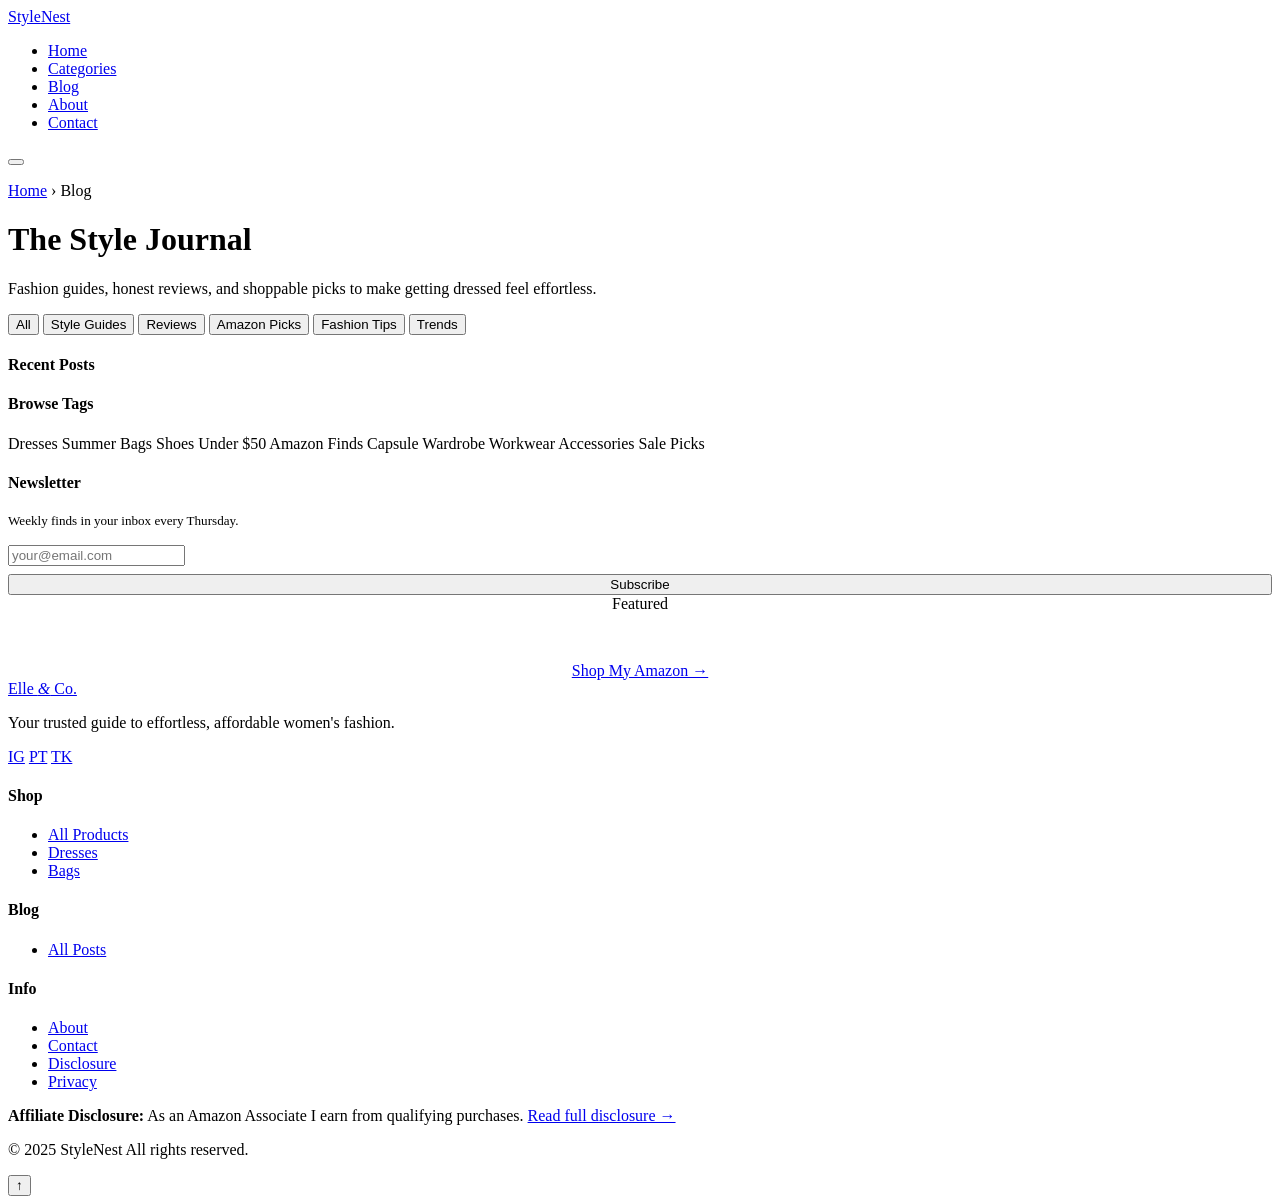
==== blog.html @ e0bdcfa0 "Add files via upload" ====
<!DOCTYPE html>
<html lang="en">
<head>
  <meta charset="UTF-8">
  <meta name="viewport" content="width=device-width, initial-scale=1.0">
  <title>Blog — Style Guides & Fashion Reviews | StyleNest</title>
  <meta name="description" content="Honest fashion reviews, curated style guides, and Amazon picks to help you dress with confidence and intention.">
  <link rel="canonical" href="https://yourdomain.com/blog.html">
  <link rel="preconnect" href="https://fonts.googleapis.com">
  <link rel="preconnect" href="https://fonts.gstatic.com" crossorigin>
  <link href="https://fonts.googleapis.com/css2?family=Cormorant+Garamond:ital,wght@0,300;0,400;0,600;1,300;1,400&family=Inter:wght@300;400;500;600&display=swap" rel="stylesheet">
  <link rel="stylesheet" href="css/style.css">
</head>
<body data-page="blog">

  <nav class="nav">
    <div class="container">
      <div class="nav__inner">
        <a class="nav__logo" href="index.html"><span>Style</span>Nest</a>
        <ul class="nav__links">
          <li><a href="index.html">Home</a></li>
          <li><a href="categories.html">Categories</a></li>
          <li><a href="blog.html">Blog</a></li>
          <li><a href="about.html">About</a></li>
          <li><a href="contact.html">Contact</a></li>
        </ul>
        <button class="nav__toggle" aria-label="Toggle menu" aria-expanded="false">
          <span></span><span></span><span></span>
        </button>
      </div>
    </div>
  </nav>

  <main>

    <div class="page-hero">
      <div class="container">
        <p class="page-hero__breadcrumb"><a href="index.html">Home</a> › Blog</p>
        <h1>The Style Journal</h1>
        <p>Fashion guides, honest reviews, and shoppable picks to make getting dressed feel effortless.</p>
      </div>
    </div>

    <section class="section">
      <div class="container">
        <div class="blog-layout">

          <!-- Main column -->
          <div>
            <div class="blog-filter" role="group" aria-label="Filter by category">
              <button class="filter-btn active" data-tag="all">All</button>
              <button class="filter-btn" data-tag="Style Guide">Style Guides</button>
              <button class="filter-btn" data-tag="Reviews">Reviews</button>
              <button class="filter-btn" data-tag="Amazon Picks">Amazon Picks</button>
              <button class="filter-btn" data-tag="Fashion Tips">Fashion Tips</button>
              <button class="filter-btn" data-tag="Trends">Trends</button>
            </div>
            <div class="blog__grid" id="all-blog-posts" aria-live="polite"></div>
          </div>

          <!-- Sidebar -->
          <aside class="sidebar">
            <div class="sidebar__block">
              <h4>Recent Posts</h4>
              <div class="sidebar__recent" id="sidebar-recent"></div>
            </div>

            <div class="sidebar__block">
              <h4>Browse Tags</h4>
              <div class="sidebar__tags">
                <span class="sidebar__tag">Dresses</span>
                <span class="sidebar__tag">Summer</span>
                <span class="sidebar__tag">Bags</span>
                <span class="sidebar__tag">Shoes</span>
                <span class="sidebar__tag">Under $50</span>
                <span class="sidebar__tag">Amazon Finds</span>
                <span class="sidebar__tag">Capsule Wardrobe</span>
                <span class="sidebar__tag">Workwear</span>
                <span class="sidebar__tag">Accessories</span>
                <span class="sidebar__tag">Sale Picks</span>
              </div>
            </div>

            <div class="sidebar__block">
              <h4>Newsletter</h4>
              <p style="font-size:0.82rem;margin-bottom:1rem;color:var(--text-mid)">Weekly finds in your inbox every Thursday.</p>
              <form class="newsletter__form" novalidate style="gap:0.5rem">
                <input class="newsletter__input" type="email" placeholder="your@email.com" required style="margin-bottom:0.5rem">
                <button type="submit" class="btn btn--primary" style="width:100%;justify-content:center">Subscribe</button>
              </form>
            </div>

            <div class="sidebar__block" style="background:var(--near-black);text-align:center">
              <span class="eyebrow" style="color:var(--accent);display:block;margin-bottom:0.75rem">Featured</span>
              <p style="font-size:0.82rem;color:rgba(255,255,255,0.5);margin-bottom:1.2rem">Shop my curated Amazon storefront — updated weekly.</p>
              <a href="https://www.amazon.com/shop/YOURHANDLE?tag=YOURTAG-20"
                 class="btn btn--ghost"
                 style="width:100%;justify-content:center"
                 target="_blank" rel="noopener nofollow">
                Shop My Amazon →
              </a>
            </div>
          </aside>
        </div>
      </div>
    </section>

  </main>

  <footer class="footer">
    <div class="container">
      <div class="footer__grid">
        <div class="footer__brand">
          <a class="nav__logo" href="index.html">Elle <em style="font-style:italic;color:var(--accent);font-weight:300">&</em> Co.</a>
          <p>Your trusted guide to effortless, affordable women's fashion.</p>
          <div class="footer__social">
            <a href="#" aria-label="Instagram">IG</a>
            <a href="#" aria-label="Pinterest">PT</a>
            <a href="#" aria-label="TikTok">TK</a>
          </div>
        </div>
        <div class="footer__col"><h4>Shop</h4><ul>
          <li><a href="categories.html">All Products</a></li>
          <li><a href="categories.html?cat=dresses">Dresses</a></li>
          <li><a href="categories.html?cat=bags">Bags</a></li>
        </ul></div>
        <div class="footer__col"><h4>Blog</h4><ul>
          <li><a href="blog.html">All Posts</a></li>
        </ul></div>
        <div class="footer__col"><h4>Info</h4><ul>
          <li><a href="about.html">About</a></li>
          <li><a href="contact.html">Contact</a></li>
          <li><a href="affiliate-disclosure.html">Disclosure</a></li>
          <li><a href="privacy-policy.html">Privacy</a></li>
        </ul></div>
      </div>
      <div class="footer__disclosure">
        <strong>Affiliate Disclosure:</strong> As an Amazon Associate I earn from qualifying purchases.
        <a href="affiliate-disclosure.html">Read full disclosure →</a>
      </div>
      <div class="footer__bottom">
        <p>© 2025 StyleNest All rights reserved.</p>
      </div>
    </div>
  </footer>

  <button class="scroll-top" aria-label="Scroll to top">↑</button>
  <script src="js/main.js"></script>
  <script>
    document.addEventListener('DOMContentLoaded', () => {
      const sidebar = document.getElementById('sidebar-recent');
      if (!sidebar) return;
      BLOG_POSTS.slice(0, 4).forEach(post => {
        const item = document.createElement('div');
        item.className = 'sidebar__recent-item';
        item.innerHTML = `
          <div class="sidebar__recent-img">${post.emoji}</div>
          <div>
            <a class="sidebar__recent-title" href="${post.url}">${post.title}</a>
            <p class="sidebar__recent-date">${post.date}</p>
          </div>`;
        sidebar.appendChild(item);
      });
    });
  </script>
</body>
</html>
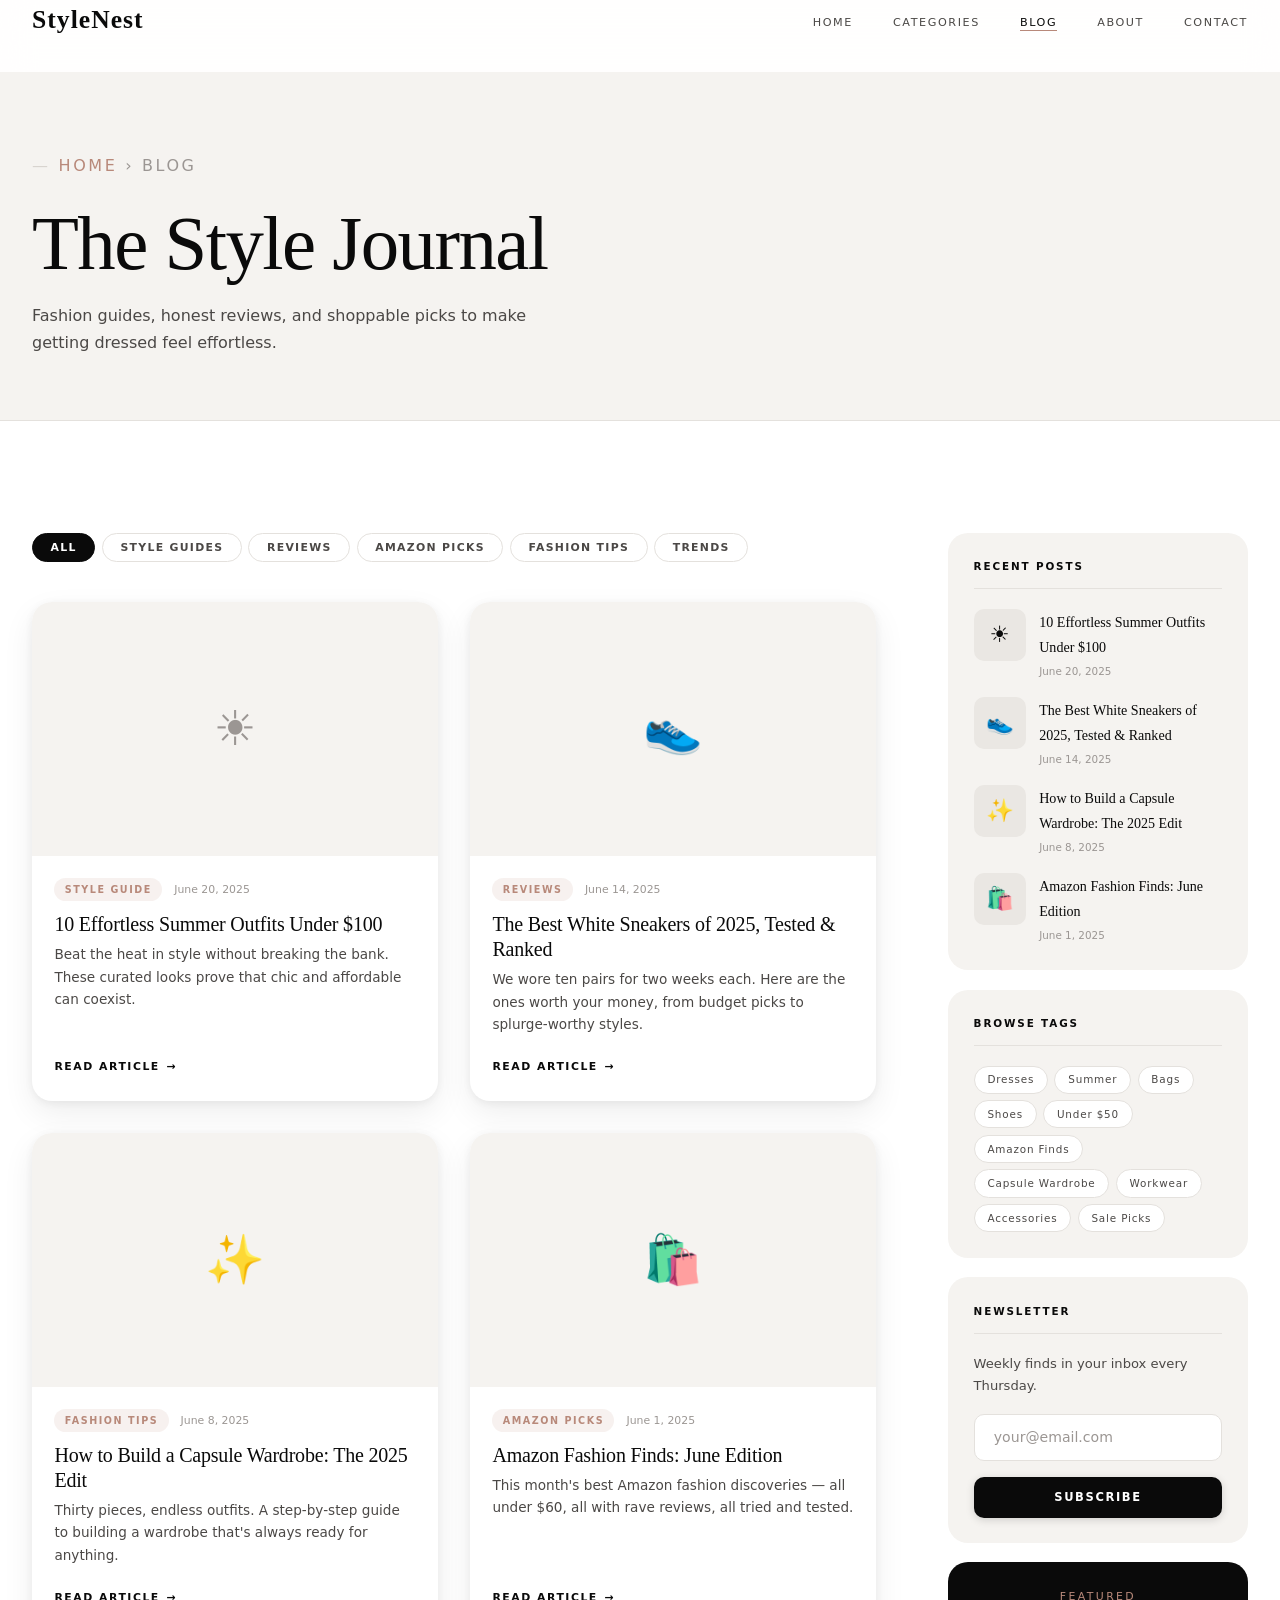
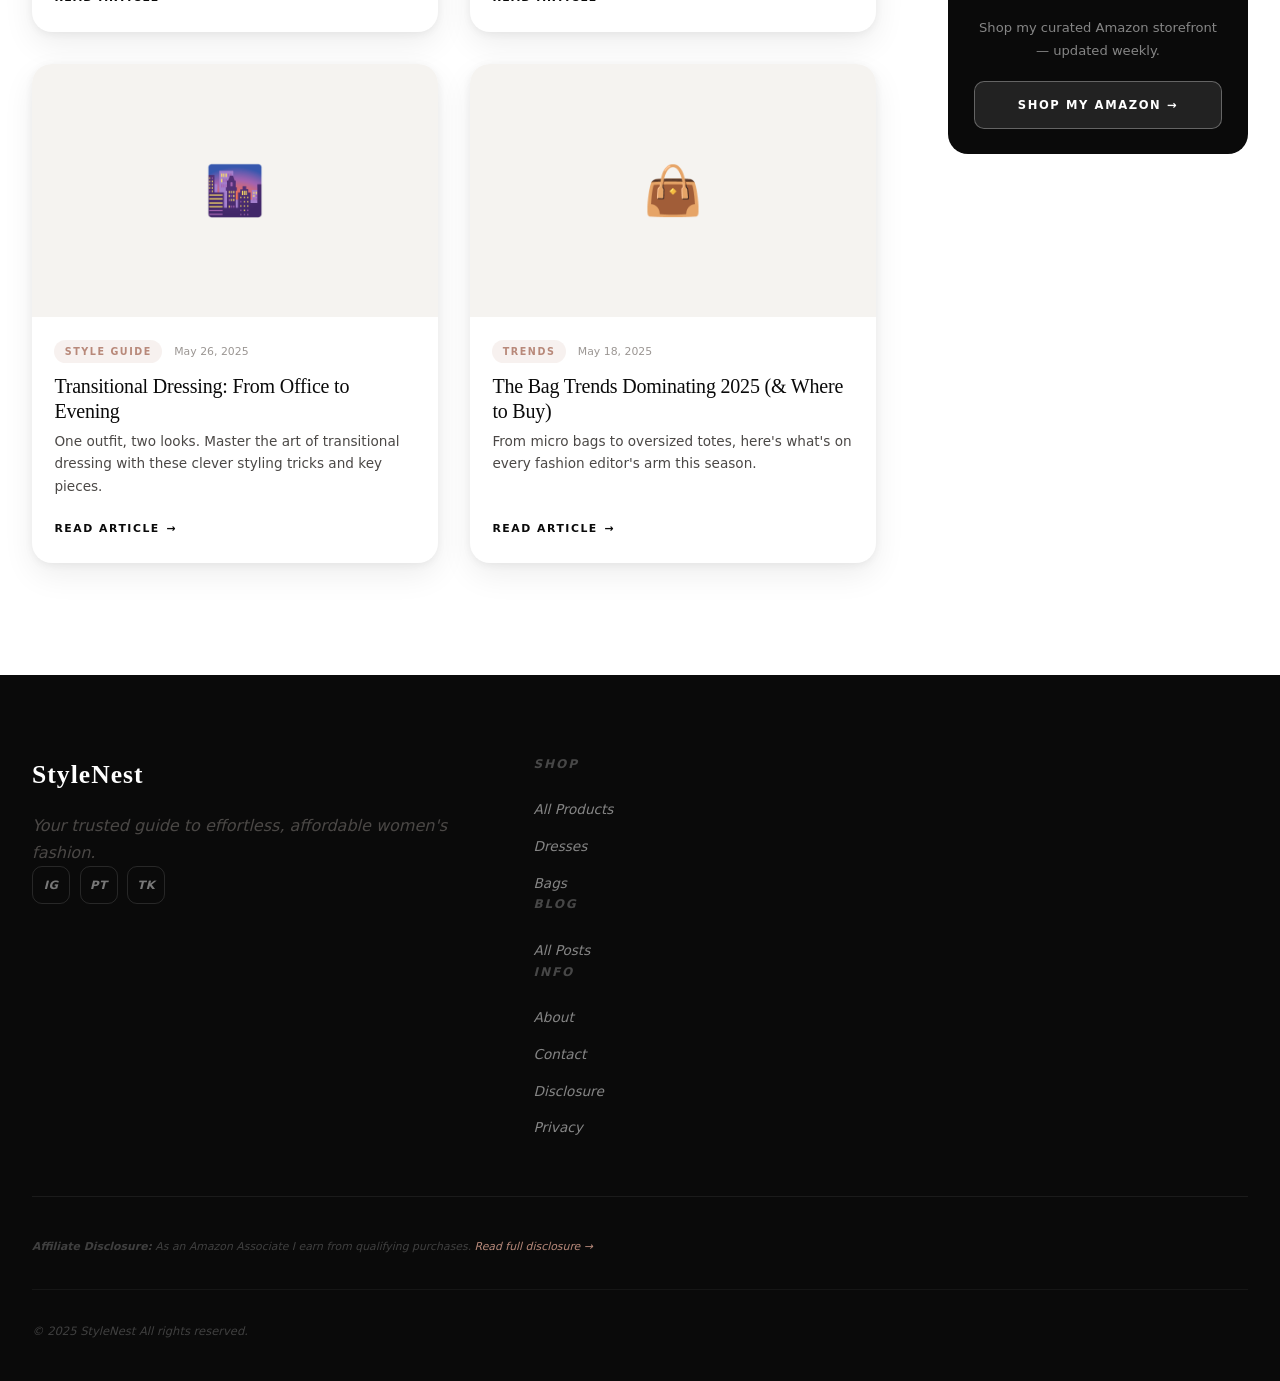
==== commit b909049f: "Add files via upload" ====
--- a/blog.html
+++ b/blog.html
@@ -111,7 +111,7 @@
     <div class="container">
       <div class="footer__grid">
         <div class="footer__brand">
-          <a class="nav__logo" href="index.html">Elle <em style="font-style:italic;color:var(--accent);font-weight:300">&</em> Co.</a>
+          <a class="nav__logo" href="index.html">StyleNest <em style="font-style:italic;color:var(--accent);font-weight:300"></a>
           <p>Your trusted guide to effortless, affordable women's fashion.</p>
           <div class="footer__social">
             <a href="#" aria-label="Instagram">IG</a>
--- a/css/style.css
+++ b/css/style.css
@@ -0,0 +1,1326 @@
+/* ============================================================
+   STYLE.CSS — Elle & Co. — Luxury Redesign
+   ============================================================
+   HOW TO EDIT:
+   - All brand colours are CSS variables at the top of :root.
+   - --accent is the single brand colour — change it to restyle.
+   - Fonts: Cormorant Garamond (display) + Inter (body)
+   ============================================================ */
+
+/* ── 1. DESIGN TOKENS ───────────────────────────────────────── */
+:root {
+  /* Palette */
+  --white:        #FFFFFF;
+  --near-black:   #0A0A0A;
+  --stone:        #F5F3F0;
+  --stone-mid:    #EAE7E3;
+  --stone-dark:   #D8D4CF;
+  --accent:       #B8897A;   /* single brand blush — edit to restyle */
+  --accent-light: #DEC4BC;
+  --text-primary: #0A0A0A;
+  --text-mid:     #4B4846;
+  --text-soft:    #9B9693;
+  --border:       #E4E1DD;
+
+  /* Type */
+  --font-display: 'Cormorant Garamond', 'Didot', 'Bodoni MT', Georgia, serif;
+  --font-body:    'Inter', system-ui, -apple-system, sans-serif;
+
+  /* Layout */
+  --max-w:     1280px;
+  --nav-h:     72px;
+  --radius-sm: 10px;
+  --radius-md: 20px;
+  --radius-lg: 28px;
+
+  /* Shadows */
+  --shadow-card:  0 2px 8px rgba(0,0,0,0.06), 0 12px 32px rgba(0,0,0,0.07);
+  --shadow-hover: 0 4px 16px rgba(0,0,0,0.08), 0 24px 56px rgba(0,0,0,0.13);
+
+  /* Easing */
+  --ease-out: cubic-bezier(0.16, 1, 0.3, 1);
+  --ease-in-out: cubic-bezier(0.4, 0, 0.2, 1);
+}
+
+/* ── 2. RESET ───────────────────────────────────────────────── */
+*, *::before, *::after { box-sizing: border-box; margin: 0; padding: 0; }
+html { scroll-behavior: smooth; font-size: 16px; }
+body {
+  font-family: var(--font-body);
+  background: var(--white);
+  color: var(--text-primary);
+  line-height: 1.6;
+  -webkit-font-smoothing: antialiased;
+  -moz-osx-font-smoothing: grayscale;
+  overflow-x: hidden;
+}
+img { display: block; max-width: 100%; height: auto; }
+a   { color: inherit; text-decoration: none; }
+ul  { list-style: none; }
+button { cursor: pointer; border: none; background: none; font-family: inherit; }
+
+/* ── 3. TYPOGRAPHY ──────────────────────────────────────────── */
+h1, h2, h3 {
+  font-family: var(--font-display);
+  font-weight: 400; /* Cormorant is beautiful at regular weight */
+  line-height: 1.08;
+  letter-spacing: -0.02em;
+}
+h1 { font-size: clamp(3rem, 8vw, 6.5rem); }
+h2 { font-size: clamp(2rem, 4.5vw, 3.8rem); }
+h3 { font-size: clamp(1.3rem, 2.5vw, 1.9rem); }
+h4 {
+  font-family: var(--font-body);
+  font-size: 0.75rem;
+  font-weight: 600;
+  letter-spacing: 0.16em;
+  text-transform: uppercase;
+}
+p { color: var(--text-mid); line-height: 1.7; }
+
+.eyebrow {
+  font-family: var(--font-body);
+  font-size: 0.68rem;
+  font-weight: 500;
+  letter-spacing: 0.22em;
+  text-transform: uppercase;
+  color: var(--text-soft);
+}
+
+/* ── 4. UTILITIES ───────────────────────────────────────────── */
+.container { max-width: var(--max-w); margin: 0 auto; padding: 0 2rem; }
+.section    { padding: 7rem 0; }
+.section--stone { background: var(--stone); }
+.section--dark  { background: var(--near-black); color: var(--white); }
+.text-center { text-align: center; }
+
+/* Section header */
+.section-header { margin-bottom: 3.5rem; }
+.section-header .eyebrow { margin-bottom: 1rem; display: block; }
+.section-header h2 { margin-bottom: 1rem; }
+.section-header p  { max-width: 440px; font-size: 0.95rem; }
+.section-header.text-center p { margin: 0 auto; }
+
+/* Divider line accent */
+.section-header__line {
+  display: block;
+  width: 40px;
+  height: 1px;
+  background: var(--accent);
+  margin: 1.2rem 0 0;
+}
+.section-header.text-center .section-header__line {
+  margin: 1.2rem auto 0;
+}
+
+/* ── 5. BUTTONS ─────────────────────────────────────────────── */
+.btn {
+  display: inline-flex;
+  align-items: center;
+  gap: 0.5rem;
+  padding: 0.85rem 2rem;
+  font-family: var(--font-body);
+  font-size: 0.72rem;
+  font-weight: 600;
+  letter-spacing: 0.14em;
+  text-transform: uppercase;
+  border-radius: var(--radius-sm);
+  transition: transform 0.22s var(--ease-out),
+              background 0.22s,
+              color 0.22s,
+              box-shadow 0.22s,
+              border-color 0.22s;
+  cursor: pointer;
+  white-space: nowrap;
+}
+.btn:hover { transform: translateY(-2px); }
+.btn:active { transform: translateY(0); }
+
+.btn--primary {
+  background: var(--near-black);
+  color: var(--white);
+  box-shadow: 0 2px 8px rgba(0,0,0,0.15);
+}
+.btn--primary:hover {
+  background: var(--accent);
+  box-shadow: 0 6px 20px rgba(184,137,122,0.35);
+}
+
+.btn--outline {
+  background: transparent;
+  color: var(--near-black);
+  border: 1.5px solid var(--near-black);
+}
+.btn--outline:hover {
+  background: var(--near-black);
+  color: var(--white);
+}
+
+.btn--ghost {
+  background: rgba(255,255,255,0.1);
+  color: var(--white);
+  border: 1.5px solid rgba(255,255,255,0.3);
+  backdrop-filter: blur(8px);
+}
+.btn--ghost:hover {
+  background: var(--white);
+  color: var(--near-black);
+  border-color: var(--white);
+}
+
+.btn--amazon {
+  width: 100%;
+  justify-content: center;
+  background: var(--near-black);
+  color: var(--white);
+  padding: 0.8rem 1.2rem;
+  font-size: 0.68rem;
+  border-radius: var(--radius-sm);
+}
+.btn--amazon:hover {
+  background: var(--accent);
+  box-shadow: 0 4px 16px rgba(184,137,122,0.3);
+}
+
+/* ── 6. NAVIGATION ──────────────────────────────────────────── */
+.nav {
+  position: fixed;
+  inset: 0 0 auto 0;
+  z-index: 200;
+  height: var(--nav-h);
+  background: rgba(255,255,255,0.92);
+  backdrop-filter: blur(16px) saturate(180%);
+  -webkit-backdrop-filter: blur(16px) saturate(180%);
+  border-bottom: 1px solid transparent;
+  transition: border-color 0.3s, background 0.3s;
+}
+.nav.scrolled {
+  border-bottom-color: var(--border);
+  background: rgba(255,255,255,0.98);
+}
+.nav__inner {
+  display: flex;
+  align-items: center;
+  justify-content: space-between;
+  height: 100%;
+}
+
+/* Logo */
+.nav__logo {
+  font-family: var(--font-display);
+  font-size: 1.6rem;
+  font-weight: 600;
+  letter-spacing: 0.04em;
+  color: var(--near-black);
+  flex-shrink: 0;
+}
+.nav__logo em {
+  font-style: italic;
+  font-weight: 300;
+  color: var(--accent);
+}
+
+/* Links */
+.nav__links {
+  display: flex;
+  align-items: center;
+  gap: 2.5rem;
+}
+.nav__links a {
+  font-size: 0.7rem;
+  font-weight: 500;
+  letter-spacing: 0.14em;
+  text-transform: uppercase;
+  color: var(--text-mid);
+  position: relative;
+  padding-bottom: 2px;
+  transition: color 0.2s;
+}
+.nav__links a::after {
+  content: '';
+  position: absolute;
+  bottom: 0; left: 0;
+  width: 100%; height: 1px;
+  background: var(--accent);
+  transform: scaleX(0);
+  transform-origin: left;
+  transition: transform 0.3s var(--ease-out);
+}
+.nav__links a:hover,
+.nav__links a.active { color: var(--near-black); }
+.nav__links a:hover::after,
+.nav__links a.active::after { transform: scaleX(1); }
+
+/* Hamburger */
+.nav__toggle {
+  display: none;
+  flex-direction: column;
+  justify-content: center;
+  gap: 5px;
+  width: 36px; height: 36px;
+}
+.nav__toggle span {
+  display: block;
+  height: 1.5px;
+  background: var(--near-black);
+  transition: transform 0.3s var(--ease-in-out), opacity 0.3s, width 0.3s;
+}
+.nav__toggle span:nth-child(1) { width: 24px; }
+.nav__toggle span:nth-child(2) { width: 16px; }
+.nav__toggle span:nth-child(3) { width: 20px; }
+.nav__toggle:hover span { width: 24px; }
+
+@media (max-width: 768px) {
+  .nav__toggle { display: flex; }
+  .nav__links {
+    position: fixed;
+    inset: var(--nav-h) 0 0 0;
+    background: var(--white);
+    flex-direction: column;
+    justify-content: center;
+    align-items: center;
+    gap: 2.8rem;
+    transform: translateX(100%);
+    transition: transform 0.4s var(--ease-out);
+    z-index: 199;
+  }
+  .nav__links.open { transform: translateX(0); }
+  .nav__links a {
+    font-size: 0.9rem;
+    letter-spacing: 0.2em;
+  }
+}
+
+/* ── 7. HERO ─────────────────────────────────────────────────── */
+/* Signature treatment: full viewport, image right,
+   oversized type with italic weight contrast */
+.hero {
+  position: relative;
+  min-height: 100svh;
+  padding-top: var(--nav-h);
+  display: grid;
+  grid-template-columns: 52% 48%;
+  overflow: hidden;
+  background: var(--stone);
+}
+
+.hero__text-col {
+  display: flex;
+  flex-direction: column;
+  justify-content: flex-end;
+  padding: 5rem 3.5rem 5rem 2rem;
+  position: relative;
+  z-index: 2;
+}
+.hero__season {
+  font-family: var(--font-body);
+  font-size: 0.65rem;
+  font-weight: 500;
+  letter-spacing: 0.28em;
+  text-transform: uppercase;
+  color: var(--text-soft);
+  margin-bottom: 2rem;
+  display: flex;
+  align-items: center;
+  gap: 0.8rem;
+}
+.hero__season::before {
+  content: '';
+  display: block;
+  width: 28px; height: 1px;
+  background: var(--accent);
+  flex-shrink: 0;
+}
+
+.hero__headline {
+  font-family: var(--font-display);
+  font-size: clamp(3.2rem, 7vw, 6.8rem);
+  font-weight: 300;
+  line-height: 1.0;
+  letter-spacing: -0.03em;
+  color: var(--near-black);
+  margin-bottom: 2.5rem;
+}
+.hero__headline em {
+  font-style: italic;
+  font-weight: 300;
+  color: var(--accent);
+}
+
+.hero__sub {
+  font-size: 0.92rem;
+  color: var(--text-mid);
+  max-width: 360px;
+  line-height: 1.75;
+  margin-bottom: 2.5rem;
+}
+
+.hero__actions { display: flex; gap: 0.85rem; flex-wrap: wrap; }
+
+/* Right column — image panel */
+.hero__visual-col {
+  position: relative;
+  background: var(--stone-mid);
+  overflow: hidden;
+}
+.hero__img {
+  width: 100%; height: 100%;
+  object-fit: cover;
+  display: block;
+}
+.hero__placeholder {
+  width: 100%; height: 100%;
+  min-height: 100%;
+  display: flex;
+  flex-direction: column;
+  align-items: center;
+  justify-content: center;
+  gap: 1rem;
+  background: linear-gradient(160deg, var(--accent-light) 0%, var(--stone-mid) 50%, var(--stone-dark) 100%);
+  color: var(--text-soft);
+  text-align: center;
+  padding: 2rem;
+  font-size: 0.82rem;
+  letter-spacing: 0.08em;
+}
+.hero__placeholder-icon {
+  font-size: 4rem;
+  opacity: 0.5;
+}
+
+/* Floating stat chip */
+.hero__chip {
+  position: absolute;
+  bottom: 2.5rem;
+  left: 2rem;
+  background: var(--white);
+  border-radius: var(--radius-md);
+  padding: 1rem 1.4rem;
+  display: flex;
+  align-items: center;
+  gap: 1rem;
+  box-shadow: var(--shadow-card);
+}
+.hero__chip-num {
+  font-family: var(--font-display);
+  font-size: 1.6rem;
+  font-weight: 600;
+  color: var(--near-black);
+  line-height: 1;
+}
+.hero__chip-label {
+  font-size: 0.68rem;
+  font-weight: 500;
+  letter-spacing: 0.08em;
+  color: var(--text-soft);
+  text-transform: uppercase;
+  line-height: 1.4;
+  max-width: 80px;
+}
+
+/* Hero load animation */
+@keyframes heroFadeUp {
+  from { opacity: 0; transform: translateY(28px); }
+  to   { opacity: 1; transform: translateY(0); }
+}
+.hero__season    { animation: heroFadeUp 0.7s var(--ease-out) 0.1s both; }
+.hero__headline  { animation: heroFadeUp 0.8s var(--ease-out) 0.22s both; }
+.hero__sub       { animation: heroFadeUp 0.8s var(--ease-out) 0.35s both; }
+.hero__actions   { animation: heroFadeUp 0.8s var(--ease-out) 0.46s both; }
+.hero__chip      { animation: heroFadeUp 0.7s var(--ease-out) 0.6s both; }
+
+@media (prefers-reduced-motion: reduce) {
+  .hero__season, .hero__headline, .hero__sub,
+  .hero__actions, .hero__chip { animation: none; }
+}
+
+@media (max-width: 900px) {
+  .hero {
+    grid-template-columns: 1fr;
+    min-height: auto;
+  }
+  .hero__visual-col { min-height: 65vw; order: -1; }
+  .hero__text-col {
+    padding: 2.5rem 1.5rem 3.5rem;
+    justify-content: flex-start;
+  }
+  .hero__headline { font-size: clamp(2.8rem, 10vw, 4.5rem); }
+}
+
+/* ── 8. MARQUEE ─────────────────────────────────────────────── */
+.marquee-strip {
+  background: var(--near-black);
+  padding: 0.85rem 0;
+  overflow: hidden;
+}
+.marquee-track {
+  display: flex;
+  gap: 0;
+  animation: marquee 28s linear infinite;
+  width: max-content;
+}
+.marquee-track span {
+  font-size: 0.65rem;
+  font-weight: 500;
+  letter-spacing: 0.22em;
+  text-transform: uppercase;
+  color: rgba(255,255,255,0.55);
+  padding: 0 1.8rem;
+  white-space: nowrap;
+}
+.marquee-track span.dot {
+  color: var(--accent);
+  padding: 0;
+  letter-spacing: 0;
+}
+@keyframes marquee {
+  from { transform: translateX(0); }
+  to   { transform: translateX(-50%); }
+}
+@media (prefers-reduced-motion: reduce) { .marquee-track { animation: none; } }
+
+/* ── 9. CATEGORIES GRID ─────────────────────────────────────── */
+.categories__grid {
+  display: grid;
+  grid-template-columns: repeat(4, 1fr);
+  gap: 1rem;
+}
+.cat-card {
+  position: relative;
+  overflow: hidden;
+  border-radius: var(--radius-md);
+  background: var(--stone-mid);
+  aspect-ratio: 2/3;
+  cursor: pointer;
+  display: block;
+}
+.cat-card__placeholder {
+  width: 100%; height: 100%;
+  display: flex;
+  align-items: center;
+  justify-content: center;
+  font-size: 3.5rem;
+  transition: transform 0.6s var(--ease-out);
+}
+.cat-card__img {
+  width: 100%; height: 100%;
+  object-fit: cover;
+  transition: transform 0.6s var(--ease-out);
+}
+.cat-card:hover .cat-card__img,
+.cat-card:hover .cat-card__placeholder { transform: scale(1.05); }
+
+.cat-card__overlay {
+  position: absolute;
+  inset: 0;
+  background: linear-gradient(to top,
+    rgba(10,10,10,0.78) 0%,
+    rgba(10,10,10,0.1) 55%,
+    transparent 100%);
+  display: flex;
+  align-items: flex-end;
+  padding: 1.6rem;
+  transition: background 0.4s;
+}
+.cat-card:hover .cat-card__overlay {
+  background: linear-gradient(to top,
+    rgba(10,10,10,0.88) 0%,
+    rgba(10,10,10,0.2) 60%,
+    transparent 100%);
+}
+.cat-card__label {
+  font-family: var(--font-display);
+  font-size: 1.4rem;
+  font-weight: 400;
+  color: var(--white);
+  display: block;
+  letter-spacing: -0.01em;
+}
+.cat-card__count {
+  display: block;
+  font-size: 0.65rem;
+  font-weight: 500;
+  letter-spacing: 0.14em;
+  text-transform: uppercase;
+  color: rgba(255,255,255,0.55);
+  margin-top: 0.25rem;
+}
+/* Arrow that appears on hover */
+.cat-card__arrow {
+  position: absolute;
+  top: 1.2rem; right: 1.2rem;
+  width: 36px; height: 36px;
+  background: var(--white);
+  border-radius: 50%;
+  display: flex;
+  align-items: center;
+  justify-content: center;
+  font-size: 0.8rem;
+  opacity: 0;
+  transform: scale(0.7) rotate(-45deg);
+  transition: opacity 0.3s var(--ease-out), transform 0.3s var(--ease-out);
+}
+.cat-card:hover .cat-card__arrow {
+  opacity: 1;
+  transform: scale(1) rotate(0deg);
+}
+
+@media (max-width: 768px) {
+  .categories__grid { grid-template-columns: repeat(2, 1fr); gap: 0.75rem; }
+}
+
+/* ── 10. PRODUCT CARDS ──────────────────────────────────────── */
+.products__grid {
+  display: grid;
+  grid-template-columns: repeat(auto-fill, minmax(250px, 1fr));
+  gap: 1.5rem;
+}
+.product-card {
+  background: var(--white);
+  border-radius: var(--radius-md);
+  overflow: hidden;
+  display: flex;
+  flex-direction: column;
+  box-shadow: var(--shadow-card);
+  transition: box-shadow 0.35s var(--ease-out), transform 0.35s var(--ease-out);
+}
+.product-card:hover {
+  box-shadow: var(--shadow-hover);
+  transform: translateY(-6px);
+}
+
+.product-card__img-wrap {
+  position: relative;
+  background: var(--stone);
+  aspect-ratio: 3/4;
+  overflow: hidden;
+}
+.product-card__img {
+  width: 100%; height: 100%;
+  object-fit: cover;
+  transition: transform 0.55s var(--ease-out);
+}
+.product-card:hover .product-card__img { transform: scale(1.06); }
+
+.product-card__img-placeholder {
+  width: 100%; height: 100%;
+  display: flex;
+  flex-direction: column;
+  align-items: center;
+  justify-content: center;
+  gap: 0.5rem;
+  color: var(--text-soft);
+  font-size: 2.8rem;
+  transition: transform 0.55s var(--ease-out);
+}
+.product-card:hover .product-card__img-placeholder { transform: scale(1.04); }
+
+.product-card__img-placeholder span {
+  font-family: var(--font-body);
+  font-size: 0.62rem;
+  letter-spacing: 0.14em;
+  text-transform: uppercase;
+  color: var(--text-soft);
+}
+
+/* Badge */
+.product-card__badge {
+  position: absolute;
+  top: 1rem; left: 1rem;
+  background: var(--near-black);
+  color: var(--white);
+  font-size: 0.6rem;
+  font-weight: 600;
+  letter-spacing: 0.14em;
+  text-transform: uppercase;
+  padding: 0.3rem 0.7rem;
+  border-radius: 4px;
+}
+/* Wishlist pill — appears on hover */
+.product-card__wish {
+  position: absolute;
+  top: 1rem; right: 1rem;
+  width: 34px; height: 34px;
+  background: var(--white);
+  border-radius: 50%;
+  display: flex;
+  align-items: center;
+  justify-content: center;
+  font-size: 0.9rem;
+  box-shadow: 0 2px 8px rgba(0,0,0,0.1);
+  opacity: 0;
+  transform: translateY(-4px);
+  transition: opacity 0.25s, transform 0.25s;
+  cursor: pointer;
+}
+.product-card:hover .product-card__wish { opacity: 1; transform: translateY(0); }
+
+/* Body */
+.product-card__body {
+  padding: 1.2rem 1.2rem 1.4rem;
+  display: flex;
+  flex-direction: column;
+  gap: 0.35rem;
+  flex: 1;
+}
+.product-card__brand {
+  font-size: 0.62rem;
+  font-weight: 600;
+  letter-spacing: 0.18em;
+  text-transform: uppercase;
+  color: var(--text-soft);
+}
+.product-card__title {
+  font-family: var(--font-display);
+  font-size: 1.05rem;
+  font-weight: 400;
+  line-height: 1.3;
+  color: var(--text-primary);
+  letter-spacing: -0.01em;
+}
+.product-card__stars {
+  font-size: 0.78rem;
+  color: var(--accent);
+  letter-spacing: 0.04em;
+}
+.product-card__rating-count {
+  font-size: 0.65rem;
+  color: var(--text-soft);
+  margin-left: 0.3rem;
+  font-weight: 500;
+}
+.product-card__price-row {
+  display: flex;
+  align-items: baseline;
+  gap: 0.5rem;
+  margin-top: 0.2rem;
+}
+.product-card__price {
+  font-family: var(--font-display);
+  font-size: 1.15rem;
+  font-weight: 600;
+  color: var(--text-primary);
+  letter-spacing: -0.01em;
+}
+.product-card__original {
+  font-size: 0.82rem;
+  color: var(--text-soft);
+  text-decoration: line-through;
+}
+.product-card__cta { margin-top: auto; padding-top: 0.9rem; }
+
+/* ── 11. BLOG CARDS ─────────────────────────────────────────── */
+.blog__grid {
+  display: grid;
+  grid-template-columns: repeat(auto-fill, minmax(300px, 1fr));
+  gap: 2rem;
+}
+.blog-card {
+  display: flex;
+  flex-direction: column;
+  border-radius: var(--radius-md);
+  overflow: hidden;
+  background: var(--white);
+  box-shadow: var(--shadow-card);
+  transition: transform 0.35s var(--ease-out), box-shadow 0.35s var(--ease-out);
+}
+.blog-card:hover {
+  transform: translateY(-5px);
+  box-shadow: var(--shadow-hover);
+}
+.blog-card__img-wrap {
+  aspect-ratio: 16/10;
+  overflow: hidden;
+  background: var(--stone);
+  flex-shrink: 0;
+}
+.blog-card__img {
+  width: 100%; height: 100%;
+  object-fit: cover;
+  transition: transform 0.55s var(--ease-out);
+}
+.blog-card:hover .blog-card__img { transform: scale(1.05); }
+.blog-card__img-placeholder {
+  width: 100%; height: 100%;
+  display: flex;
+  align-items: center;
+  justify-content: center;
+  font-size: 3rem;
+  color: var(--text-soft);
+  transition: transform 0.55s var(--ease-out);
+}
+.blog-card:hover .blog-card__img-placeholder { transform: scale(1.04); }
+
+.blog-card__body { padding: 1.4rem 1.4rem 1.6rem; display: flex; flex-direction: column; gap: 0.4rem; flex: 1; }
+.blog-card__meta { display: flex; align-items: center; gap: 0.75rem; margin-bottom: 0.25rem; }
+.blog-card__tag {
+  font-size: 0.6rem;
+  font-weight: 600;
+  letter-spacing: 0.16em;
+  text-transform: uppercase;
+  color: var(--accent);
+  background: color-mix(in srgb, var(--accent) 12%, transparent);
+  padding: 0.25rem 0.65rem;
+  border-radius: 100px;
+}
+.blog-card__date { font-size: 0.68rem; color: var(--text-soft); }
+.blog-card__title {
+  font-family: var(--font-display);
+  font-size: 1.25rem;
+  font-weight: 400;
+  line-height: 1.25;
+  color: var(--text-primary);
+  letter-spacing: -0.01em;
+  transition: color 0.2s;
+}
+.blog-card:hover .blog-card__title { color: var(--accent); }
+.blog-card__excerpt { font-size: 0.85rem; color: var(--text-mid); line-height: 1.65; flex: 1; }
+.blog-card__read-more {
+  margin-top: 1rem;
+  font-size: 0.68rem;
+  font-weight: 600;
+  letter-spacing: 0.14em;
+  text-transform: uppercase;
+  color: var(--near-black);
+  display: inline-flex;
+  align-items: center;
+  gap: 0.4rem;
+  transition: color 0.2s, gap 0.2s;
+}
+.blog-card__read-more::after { content: '→'; }
+.blog-card:hover .blog-card__read-more { color: var(--accent); gap: 0.65rem; }
+
+/* ── 12. NEWSLETTER ─────────────────────────────────────────── */
+.newsletter { background: var(--stone); }
+.newsletter__inner {
+  display: grid;
+  grid-template-columns: 1fr 1fr;
+  gap: 5rem;
+  align-items: center;
+}
+.newsletter__form { display: flex; flex-direction: column; gap: 0.75rem; }
+.newsletter__row  { display: flex; gap: 0.5rem; }
+.newsletter__input {
+  flex: 1;
+  padding: 0.9rem 1.2rem;
+  border: 1.5px solid var(--border);
+  border-radius: var(--radius-sm);
+  background: var(--white);
+  font-family: var(--font-body);
+  font-size: 0.88rem;
+  color: var(--text-primary);
+  outline: none;
+  transition: border-color 0.2s, box-shadow 0.2s;
+}
+.newsletter__input::placeholder { color: var(--text-soft); }
+.newsletter__input:focus {
+  border-color: var(--accent);
+  box-shadow: 0 0 0 3px color-mix(in srgb, var(--accent) 15%, transparent);
+}
+.newsletter__note { font-size: 0.7rem; color: var(--text-soft); }
+
+@media (max-width: 768px) {
+  .newsletter__inner { grid-template-columns: 1fr; gap: 2.5rem; }
+  .newsletter__row   { flex-direction: column; }
+}
+
+/* ── 13. EDITORIAL STRIP ────────────────────────────────────── */
+.editorial-strip {
+  background: var(--near-black);
+  padding: 8rem 0;
+  position: relative;
+  overflow: hidden;
+}
+.editorial-strip::before {
+  content: '';
+  position: absolute;
+  inset: 0;
+  background: radial-gradient(ellipse 60% 70% at 70% 50%, rgba(184,137,122,0.12) 0%, transparent 70%);
+  pointer-events: none;
+}
+.editorial-strip__inner {
+  position: relative;
+  max-width: 780px;
+  margin: 0 auto;
+  text-align: center;
+  padding: 0 2rem;
+}
+.editorial-strip .eyebrow { color: var(--accent); margin-bottom: 1.5rem; display: block; }
+.editorial-strip h2 {
+  color: var(--white);
+  font-size: clamp(2.2rem, 5vw, 4rem);
+  line-height: 1.1;
+  margin-bottom: 1.5rem;
+}
+.editorial-strip p { color: rgba(255,255,255,0.5); font-size: 0.95rem; max-width: 460px; margin: 0 auto 2.5rem; }
+
+/* ── 14. FOOTER ─────────────────────────────────────────────── */
+.footer { background: var(--near-black); color: var(--white); padding: 5rem 0 2.5rem; }
+.footer__grid {
+  display: grid;
+  grid-template-columns: 2.2fr 1fr 1fr 1fr;
+  gap: 3rem;
+  padding-bottom: 3.5rem;
+  border-bottom: 1px solid rgba(255,255,255,0.07);
+  margin-bottom: 2.5rem;
+}
+.footer__brand .nav__logo { color: var(--white); display: block; margin-bottom: 1rem; }
+.footer__brand > p { font-size: 0.85rem; color: rgba(255,255,255,0.38); line-height: 1.75; margin-bottom: 1.8rem; }
+.footer__social { display: flex; gap: 0.6rem; }
+.footer__social a {
+  width: 38px; height: 38px;
+  border: 1px solid rgba(255,255,255,0.12);
+  border-radius: var(--radius-sm);
+  display: flex;
+  align-items: center;
+  justify-content: center;
+  font-size: 0.72rem;
+  font-weight: 600;
+  color: rgba(255,255,255,0.45);
+  letter-spacing: 0.04em;
+  transition: border-color 0.2s, color 0.2s, background 0.2s;
+}
+.footer__social a:hover {
+  border-color: var(--accent);
+  color: var(--white);
+  background: rgba(184,137,122,0.15);
+}
+.footer h4 { color: rgba(255,255,255,0.25); margin-bottom: 1.4rem; }
+.footer__col ul { display: flex; flex-direction: column; gap: 0.7rem; }
+.footer__col ul a {
+  font-size: 0.85rem;
+  color: rgba(255,255,255,0.5);
+  transition: color 0.2s;
+}
+.footer__col ul a:hover { color: var(--white); }
+
+.footer__disclosure {
+  font-size: 0.68rem;
+  color: rgba(255,255,255,0.22);
+  line-height: 1.8;
+  margin-bottom: 2rem;
+  padding-bottom: 2rem;
+  border-bottom: 1px solid rgba(255,255,255,0.05);
+}
+.footer__disclosure a { color: var(--accent); }
+.footer__bottom {
+  display: flex;
+  justify-content: space-between;
+  align-items: center;
+  flex-wrap: wrap;
+  gap: 1rem;
+}
+.footer__bottom p { font-size: 0.72rem; color: rgba(255,255,255,0.22); }
+.footer__bottom a { color: rgba(255,255,255,0.4); transition: color 0.2s; }
+.footer__bottom a:hover { color: var(--accent); }
+
+@media (max-width: 900px) { .footer__grid { grid-template-columns: 1fr 1fr; } }
+@media (max-width: 480px) { .footer__grid { grid-template-columns: 1fr; } }
+
+/* ── 15. PAGE HERO (interior pages) ────────────────────────── */
+.page-hero {
+  padding: calc(var(--nav-h) + 5rem) 0 4rem;
+  background: var(--stone);
+  position: relative;
+  overflow: hidden;
+}
+.page-hero::after {
+  content: '';
+  position: absolute;
+  bottom: 0; left: 0; right: 0;
+  height: 1px;
+  background: var(--border);
+}
+.page-hero__breadcrumb {
+  font-size: 0.65rem;
+  letter-spacing: 0.16em;
+  text-transform: uppercase;
+  color: var(--text-soft);
+  margin-bottom: 1.5rem;
+  display: flex;
+  align-items: center;
+  gap: 0.5rem;
+}
+.page-hero__breadcrumb a { color: var(--accent); }
+.page-hero__breadcrumb::before {
+  content: '—';
+  color: var(--stone-dark);
+}
+.page-hero h1 {
+  font-size: clamp(2.5rem, 6vw, 5rem);
+  margin-bottom: 1rem;
+  font-weight: 300;
+}
+.page-hero > .container > p { font-size: 1rem; max-width: 520px; }
+
+/* ── 16. BLOG PAGE ──────────────────────────────────────────── */
+.blog-layout {
+  display: grid;
+  grid-template-columns: 1fr 300px;
+  gap: 4.5rem;
+  align-items: start;
+}
+.blog-filter {
+  display: flex;
+  gap: 0.4rem;
+  flex-wrap: wrap;
+  margin-bottom: 2.5rem;
+}
+.filter-btn {
+  padding: 0.45rem 1.1rem;
+  font-family: var(--font-body);
+  font-size: 0.68rem;
+  font-weight: 600;
+  letter-spacing: 0.12em;
+  text-transform: uppercase;
+  border: 1.5px solid var(--border);
+  border-radius: 100px;
+  color: var(--text-mid);
+  background: var(--white);
+  transition: all 0.2s;
+}
+.filter-btn:hover,
+.filter-btn.active {
+  border-color: var(--near-black);
+  background: var(--near-black);
+  color: var(--white);
+}
+
+/* Sidebar */
+.sidebar { position: sticky; top: calc(var(--nav-h) + 1.5rem); }
+.sidebar__block {
+  background: var(--stone);
+  border-radius: var(--radius-md);
+  padding: 1.6rem;
+  margin-bottom: 1.2rem;
+}
+.sidebar__block h4 {
+  color: var(--text-primary);
+  margin-bottom: 1.2rem;
+  padding-bottom: 0.85rem;
+  border-bottom: 1px solid var(--border);
+  font-size: 0.65rem;
+  letter-spacing: 0.18em;
+}
+.sidebar__tags { display: flex; flex-wrap: wrap; gap: 0.4rem; }
+.sidebar__tag {
+  font-size: 0.65rem;
+  font-weight: 500;
+  letter-spacing: 0.08em;
+  padding: 0.3rem 0.8rem;
+  border: 1px solid var(--border);
+  border-radius: 100px;
+  color: var(--text-mid);
+  cursor: pointer;
+  transition: all 0.2s;
+  background: var(--white);
+}
+.sidebar__tag:hover { border-color: var(--accent); color: var(--accent); }
+.sidebar__recent { display: flex; flex-direction: column; gap: 1rem; }
+.sidebar__recent-item { display: flex; gap: 0.85rem; align-items: flex-start; }
+.sidebar__recent-img {
+  width: 52px; height: 52px;
+  background: var(--stone-mid);
+  border-radius: var(--radius-sm);
+  flex-shrink: 0;
+  display: flex; align-items: center; justify-content: center;
+  font-size: 1.4rem;
+}
+.sidebar__recent-title {
+  font-family: var(--font-display);
+  font-size: 0.88rem;
+  line-height: 1.3;
+  color: var(--text-primary);
+}
+.sidebar__recent-date { font-size: 0.65rem; color: var(--text-soft); margin-top: 0.2rem; }
+
+@media (max-width: 960px) {
+  .blog-layout { grid-template-columns: 1fr; }
+  .sidebar { position: static; }
+}
+
+/* ── 17. CATEGORIES PAGE ────────────────────────────────────── */
+.cat-full-grid {
+  display: grid;
+  grid-template-columns: repeat(auto-fill, minmax(280px, 1fr));
+  gap: 1.2rem;
+}
+.cat-full-card {
+  border-radius: var(--radius-md);
+  border: 1px solid var(--border);
+  padding: 2rem;
+  display: flex;
+  flex-direction: column;
+  gap: 0.75rem;
+  background: var(--white);
+  transition: box-shadow 0.3s var(--ease-out), transform 0.3s var(--ease-out), border-color 0.3s;
+  cursor: pointer;
+}
+.cat-full-card:hover {
+  box-shadow: var(--shadow-hover);
+  transform: translateY(-4px);
+  border-color: transparent;
+}
+.cat-full-card__icon { font-size: 2.2rem; }
+.cat-full-card h3 {
+  font-size: 1.4rem;
+  font-weight: 400;
+  letter-spacing: -0.01em;
+}
+.cat-full-card p { font-size: 0.85rem; line-height: 1.65; }
+.cat-full-card__link {
+  margin-top: 0.5rem;
+  font-size: 0.65rem;
+  font-weight: 600;
+  letter-spacing: 0.14em;
+  text-transform: uppercase;
+  color: var(--accent);
+  display: inline-flex;
+  align-items: center;
+  gap: 0.35rem;
+  transition: gap 0.2s;
+}
+.cat-full-card:hover .cat-full-card__link { gap: 0.6rem; }
+
+/* ── 18. ABOUT PAGE ─────────────────────────────────────────── */
+.about-grid {
+  display: grid;
+  grid-template-columns: 1fr 1fr;
+  gap: 6rem;
+  align-items: center;
+}
+.about-img-wrap {
+  background: var(--stone);
+  aspect-ratio: 4/5;
+  border-radius: var(--radius-lg);
+  overflow: hidden;
+  display: flex;
+  align-items: center;
+  justify-content: center;
+  font-size: 6rem;
+}
+.about-values { margin-top: 3rem; }
+.about-values h3 { margin-bottom: 1.8rem; font-size: 1.6rem; }
+.value-list { display: flex; flex-direction: column; gap: 1.4rem; }
+.value-item { display: flex; gap: 1.1rem; align-items: flex-start; }
+.value-icon {
+  font-size: 1.2rem;
+  flex-shrink: 0;
+  margin-top: 0.1rem;
+  width: 36px; height: 36px;
+  background: color-mix(in srgb, var(--accent) 12%, transparent);
+  border-radius: var(--radius-sm);
+  display: flex; align-items: center; justify-content: center;
+}
+.value-item h4 { font-size: 0.75rem; margin-bottom: 0.2rem; letter-spacing: 0.12em; }
+.value-item p  { font-size: 0.85rem; }
+
+@media (max-width: 768px) {
+  .about-grid { grid-template-columns: 1fr; gap: 3rem; }
+}
+
+/* ── 19. CONTACT PAGE ───────────────────────────────────────── */
+.contact-grid {
+  display: grid;
+  grid-template-columns: 1fr 1.6fr;
+  gap: 6rem;
+}
+.contact-info__item {
+  display: flex;
+  gap: 1rem;
+  margin-bottom: 2rem;
+  align-items: flex-start;
+}
+.contact-info__icon {
+  font-size: 1.1rem;
+  flex-shrink: 0;
+  width: 40px; height: 40px;
+  background: var(--stone);
+  border-radius: var(--radius-sm);
+  display: flex; align-items: center; justify-content: center;
+}
+
+.contact-form { display: flex; flex-direction: column; gap: 1.2rem; }
+.form-row { display: grid; grid-template-columns: 1fr 1fr; gap: 1rem; }
+.form-group { display: flex; flex-direction: column; gap: 0.5rem; }
+.form-group label {
+  font-size: 0.65rem;
+  font-weight: 600;
+  letter-spacing: 0.16em;
+  text-transform: uppercase;
+  color: var(--text-soft);
+}
+.form-group input,
+.form-group select,
+.form-group textarea {
+  padding: 0.9rem 1.1rem;
+  border: 1.5px solid var(--border);
+  border-radius: var(--radius-sm);
+  background: var(--white);
+  font-family: var(--font-body);
+  font-size: 0.9rem;
+  color: var(--text-primary);
+  outline: none;
+  transition: border-color 0.2s, box-shadow 0.2s;
+  resize: vertical;
+}
+.form-group input::placeholder,
+.form-group textarea::placeholder { color: var(--text-soft); }
+.form-group input:focus,
+.form-group select:focus,
+.form-group textarea:focus {
+  border-color: var(--accent);
+  box-shadow: 0 0 0 3px color-mix(in srgb, var(--accent) 15%, transparent);
+}
+
+@media (max-width: 900px) {
+  .contact-grid { grid-template-columns: 1fr; gap: 3.5rem; }
+  .form-row { grid-template-columns: 1fr; }
+}
+
+/* ── 20. LEGAL PAGES ────────────────────────────────────────── */
+.legal-content { max-width: 740px; }
+.legal-content h2 {
+  font-family: var(--font-display);
+  font-size: 1.5rem;
+  font-weight: 400;
+  margin: 3rem 0 0.85rem;
+  padding-top: 3rem;
+  border-top: 1px solid var(--border);
+  letter-spacing: -0.01em;
+}
+.legal-content h2:first-of-type { margin-top: 0; padding-top: 0; border-top: none; }
+.legal-content p  { margin-bottom: 1rem; font-size: 0.93rem; line-height: 1.8; }
+.legal-content ul { margin: 0.5rem 0 1rem 1.5rem; list-style: disc; }
+.legal-content ul li { font-size: 0.93rem; color: var(--text-mid); margin-bottom: 0.5rem; line-height: 1.7; }
+.legal-content a   { color: var(--accent); text-decoration: underline; text-underline-offset: 2px; }
+.legal-last-updated { font-size: 0.72rem; color: var(--text-soft); margin-bottom: 2.5rem; }
+
+/* ── 21. TOAST ──────────────────────────────────────────────── */
+.toast {
+  position: fixed;
+  bottom: 2rem; right: 2rem;
+  background: var(--near-black);
+  color: var(--white);
+  padding: 1rem 1.5rem;
+  font-size: 0.85rem;
+  border-radius: var(--radius-sm);
+  border-left: 3px solid var(--accent);
+  transform: translateY(120%);
+  opacity: 0;
+  transition: transform 0.4s var(--ease-out), opacity 0.4s;
+  z-index: 999;
+  max-width: 300px;
+  box-shadow: var(--shadow-hover);
+}
+.toast.show { transform: translateY(0); opacity: 1; }
+
+/* ── 22. SCROLL-TO-TOP ──────────────────────────────────────── */
+.scroll-top {
+  position: fixed;
+  bottom: 2rem; left: 2rem;
+  width: 44px; height: 44px;
+  background: var(--near-black);
+  color: var(--white);
+  border-radius: 50%;
+  font-size: 1rem;
+  display: flex;
+  align-items: center;
+  justify-content: center;
+  box-shadow: 0 4px 16px rgba(0,0,0,0.2);
+  opacity: 0;
+  transform: translateY(12px);
+  transition: opacity 0.3s, transform 0.3s, background 0.2s;
+  z-index: 90;
+}
+.scroll-top.visible { opacity: 1; transform: translateY(0); }
+.scroll-top:hover { background: var(--accent); }
+
+/* ── 23. REVEAL ANIMATIONS ──────────────────────────────────── */
+.reveal {
+  opacity: 0;
+  transform: translateY(28px);
+  transition: opacity 0.7s var(--ease-out), transform 0.7s var(--ease-out);
+}
+.reveal.visible { opacity: 1; transform: translateY(0); }
+.reveal-delay-1 { transition-delay: 0.1s; }
+.reveal-delay-2 { transition-delay: 0.18s; }
+.reveal-delay-3 { transition-delay: 0.26s; }
+.reveal-delay-4 { transition-delay: 0.34s; }
+@media (prefers-reduced-motion: reduce) {
+  .reveal, .reveal-delay-1, .reveal-delay-2,
+  .reveal-delay-3, .reveal-delay-4 {
+    opacity: 1; transform: none; transition: none;
+  }
+}
+
+/* ── 24. RESPONSIVE ─────────────────────────────────────────── */
+@media (max-width: 640px) {
+  .section { padding: 4.5rem 0; }
+  .container { padding: 0 1.25rem; }
+  .products__grid { grid-template-columns: repeat(2, 1fr); gap: 0.85rem; }
+  .blog__grid { grid-template-columns: 1fr; }
+  h2 { letter-spacing: -0.03em; }
+}
+
+/* ── 25. STATS STRIP (About page) ───────────────────────────── */
+.stats-strip {
+  display: grid;
+  grid-template-columns: repeat(3, 1fr);
+  gap: 0;
+}
+.stats-strip__item {
+  padding: 3rem 2rem;
+  text-align: center;
+  border-right: 1px solid rgba(255,255,255,0.07);
+}
+.stats-strip__item:last-child { border-right: none; }
+.stats-strip__num {
+  font-family: var(--font-display);
+  font-size: clamp(2.5rem, 5vw, 4rem);
+  font-weight: 300;
+  color: var(--white);
+  line-height: 1;
+  margin-bottom: 0.4rem;
+}
+.stats-strip__label {
+  font-size: 0.65rem;
+  font-weight: 500;
+  letter-spacing: 0.18em;
+  text-transform: uppercase;
+  color: rgba(255,255,255,0.3);
+}
+@media (max-width: 600px) {
+  .stats-strip { grid-template-columns: 1fr; }
+  .stats-strip__item { border-right: none; border-bottom: 1px solid rgba(255,255,255,0.07); }
+  .stats-strip__item:last-child { border-bottom: none; }
+}
+
+/* ── 26. PRODUCT SVG ILLUSTRATIONS ─────────────────────────── */
+/*
+  Styles for the inline SVG fashion illustrations.
+  When you replace an SVG with a real photo, these are ignored.
+  The .product-card__img rules (section 10) handle real <img> tags.
+*/
+.product-card__svg-wrap {
+  width: 100%;
+  height: 100%;
+  display: block;
+  transition: transform 0.55s var(--ease-out);
+  line-height: 0; /* removes phantom whitespace below inline SVG */
+}
+.product-card:hover .product-card__svg-wrap {
+  transform: scale(1.04);
+}
+
+/* Description line — short one-liner beneath the title */
+.product-card__desc {
+  font-size: 0.75rem;
+  color: var(--text-soft);
+  line-height: 1.55;
+  margin: 0.1rem 0 0.25rem;
+  display: -webkit-box;
+  -webkit-line-clamp: 2;
+  -webkit-box-orient: vertical;
+  overflow: hidden;
+}
